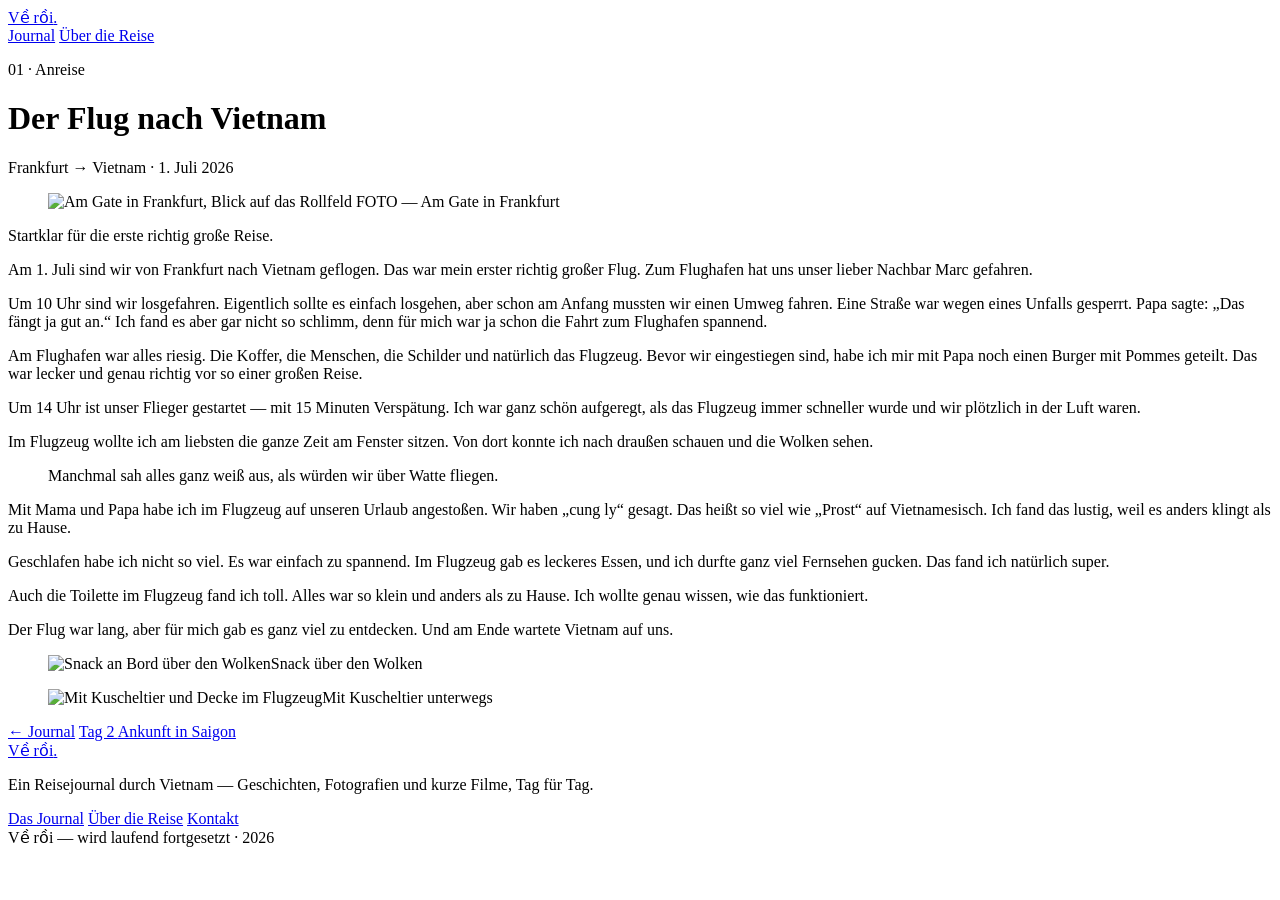
==== day-01.html @ d06f2780 "Rename day-01 2.html to day-01.html" ====
<!DOCTYPE html>
<html lang="de">
<head>
<meta charset="UTF-8">
<meta name="viewport" content="width=device-width, initial-scale=1.0">
<title>Tag 1 · Der Flug nach Vietnam — Về rồi</title>
<meta name="description" content="Der erste große Flug: von Frankfurt nach Vietnam, über den Wolken und mittendrin.">
<link rel="stylesheet" href="style.css">
</head>
<body>

<header class="site-header">
  <div class="header-inner">
    <a class="wordmark" href="index.html">Về rồi<span class="dot">.</span></a>
    <nav class="main-nav">
      <a href="index.html#journal">Journal</a>
      <a href="index.html#footer">Über die Reise</a>
    </nav>
  </div>
</header>

<div class="wrap-narrow">
  <div class="post-hero">
    <p class="eyebrow">01 · Anreise</p>
    <h1>Der Flug nach Vietnam</h1>
    <p class="place-date">Frankfurt &rarr; Vietnam · 1. Juli 2026</p>
  </div>
</div>

<div class="wrap">
  <figure class="lead-figure">
    <img src="tag01-flughafen-gate.jpg" alt="Am Gate in Frankfurt, Blick auf das Rollfeld">
    <span class="figure-cap on-dark">FOTO — Am Gate in Frankfurt</span>
  </figure>
  <p class="figure-cap wrap-narrow" style="padding-left:0;padding-right:0;">Startklar für die erste richtig große Reise.</p>
</div>

<div class="wrap-narrow">
  <article class="post-body">
    <p>Am 1. Juli sind wir von Frankfurt nach Vietnam geflogen. Das war mein erster richtig großer Flug. Zum Flughafen hat uns unser lieber Nachbar Marc gefahren.</p>

    <p>Um 10 Uhr sind wir losgefahren. Eigentlich sollte es einfach losgehen, aber schon am Anfang mussten wir einen Umweg fahren. Eine Straße war wegen eines Unfalls gesperrt. Papa sagte: &bdquo;Das f&auml;ngt ja gut an.&ldquo; Ich fand es aber gar nicht so schlimm, denn f&uuml;r mich war ja schon die Fahrt zum Flughafen spannend.</p>

    <p>Am Flughafen war alles riesig. Die Koffer, die Menschen, die Schilder und nat&uuml;rlich das Flugzeug. Bevor wir eingestiegen sind, habe ich mir mit Papa noch einen Burger mit Pommes geteilt. Das war lecker und genau richtig vor so einer gro&szlig;en Reise.</p>

    <p>Um 14 Uhr ist unser Flieger gestartet &mdash; mit 15 Minuten Versp&auml;tung. Ich war ganz sch&ouml;n aufgeregt, als das Flugzeug immer schneller wurde und wir pl&ouml;tzlich in der Luft waren.</p>

    <p>Im Flugzeug wollte ich am liebsten die ganze Zeit am Fenster sitzen. Von dort konnte ich nach drau&szlig;en schauen und die Wolken sehen.</p>

    <blockquote class="pull">Manchmal sah alles ganz wei&szlig; aus, als w&uuml;rden wir &uuml;ber Watte fliegen.</blockquote>

    <p>Mit Mama und Papa habe ich im Flugzeug auf unseren Urlaub angesto&szlig;en. Wir haben &bdquo;cung ly&ldquo; gesagt. Das hei&szlig;t so viel wie &bdquo;Prost&ldquo; auf Vietnamesisch. Ich fand das lustig, weil es anders klingt als zu Hause.</p>

    <p>Geschlafen habe ich nicht so viel. Es war einfach zu spannend. Im Flugzeug gab es leckeres Essen, und ich durfte ganz viel Fernsehen gucken. Das fand ich nat&uuml;rlich super.</p>

    <p>Auch die Toilette im Flugzeug fand ich toll. Alles war so klein und anders als zu Hause. Ich wollte genau wissen, wie das funktioniert.</p>

    <p>Der Flug war lang, aber f&uuml;r mich gab es ganz viel zu entdecken. Und am Ende wartete Vietnam auf uns.</p>
  </article>

  <div class="gallery">
    <figure class="g-figure"><img src="tag01-snack-wolken.jpg" alt="Snack an Bord über den Wolken"><span>Snack über den Wolken</span></figure>
    <figure class="g-figure"><img src="tag01-kuscheltier-decke.jpg" alt="Mit Kuscheltier und Decke im Flugzeug"><span>Mit Kuscheltier unterwegs</span></figure>
  </div>

  <nav class="day-nav">
    <a class="to-index" href="index.html">&larr; Journal</a>
    <a class="nxt" href="day-02.html">Tag 2 <span class="place">Ankunft in Saigon</span></a>
  </nav>
</div>

<footer class="site-footer" id="footer">
  <div class="footer-inner">
    <div>
      <a class="wordmark" href="index.html">Về rồi<span style="color:var(--gold)">.</span></a>
      <p>Ein Reisejournal durch Vietnam — Geschichten, Fotografien und kurze Filme, Tag für Tag.</p>
    </div>
    <div class="footer-links">
      <a href="index.html#journal">Das Journal</a>
      <a href="#">Über die Reise</a>
      <a href="#">Kontakt</a>
    </div>
  </div>
  <div class="footer-bottom">Về rồi — wird laufend fortgesetzt · 2026</div>
</footer>

<script src="main.js"></script>
</body>
</html>
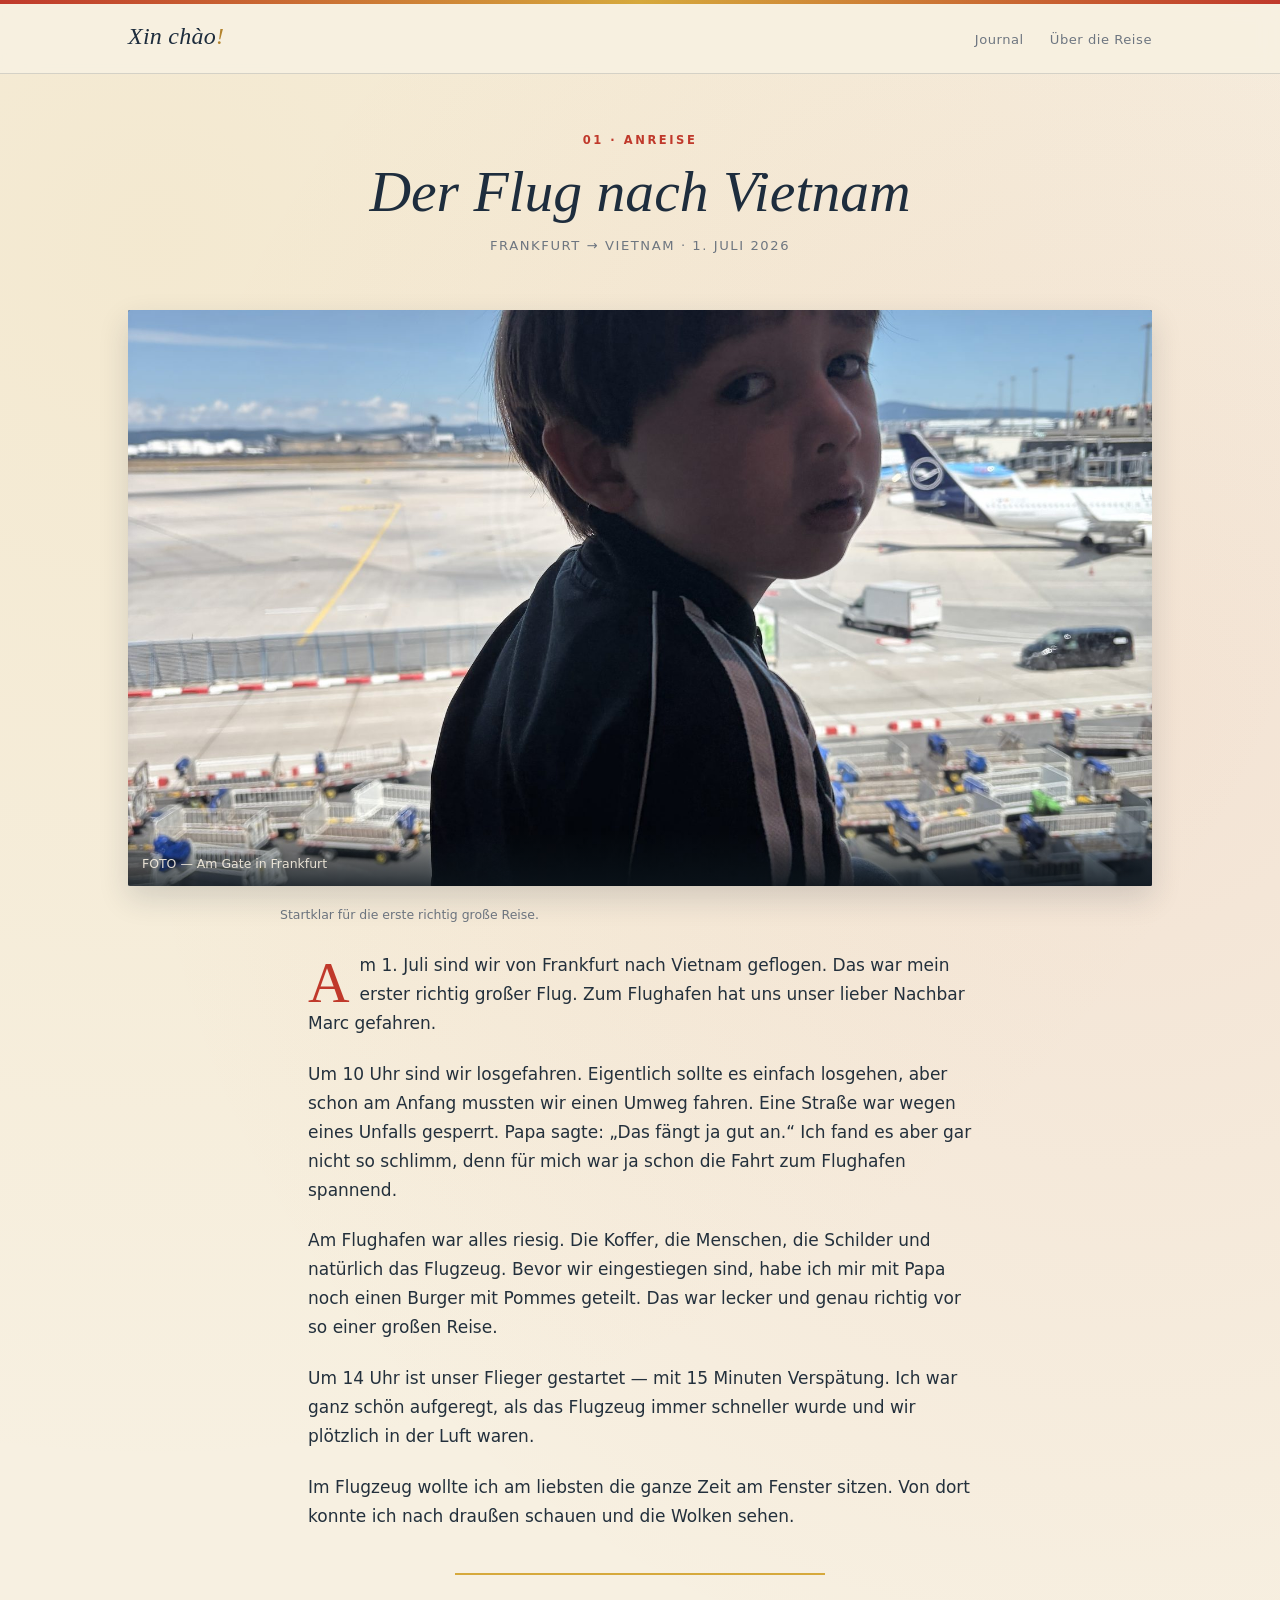
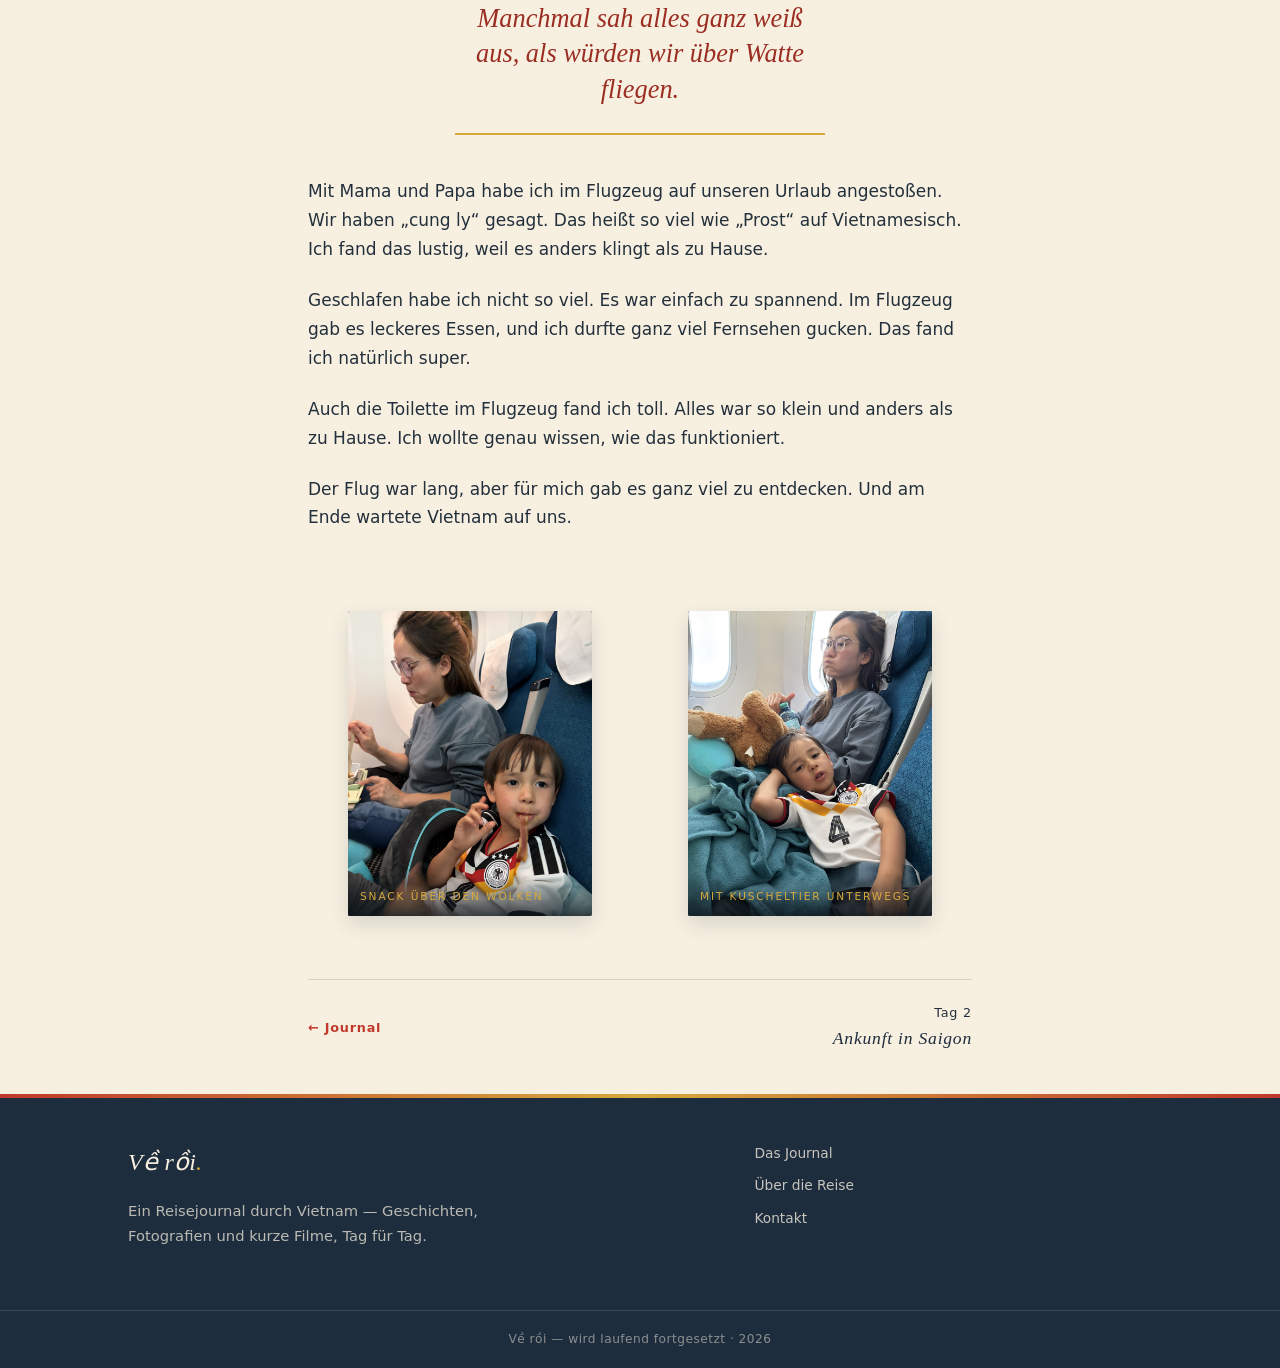
==== commit 926a183e: "day-01.html aktualisieren" ====
--- a/day-01.html
+++ b/day-01.html
@@ -11,7 +11,7 @@
 
 <header class="site-header">
   <div class="header-inner">
-    <a class="wordmark" href="index.html">Về rồi<span class="dot">.</span></a>
+    <a class="wordmark" href="index.html">Xin chào<span class="dot">!</span></a>
     <nav class="main-nav">
       <a href="index.html#journal">Journal</a>
       <a href="index.html#footer">Über die Reise</a>
--- a/style.css
+++ b/style.css
@@ -0,0 +1,262 @@
+/* ===========================================================
+   VỀ RỒI — Reisetagebuch · Vietnam-Editorial Design System
+   =========================================================== */
+
+@import url('https://fonts.googleapis.com/css2?family=Newsreader:ital,opsz,wght@0,6..72,300;0,6..72,400;0,6..72,500;1,6..72,300;1,6..72,400&family=Inter:wght@400;500;600&display=swap');
+
+:root {
+  --indigo: #1E2D3D;
+  --indigo-soft: #2C4054;
+  --paper: #F7F0E1;
+  --paper-2: #EFE6D2;
+  --celadon: #7BA896;
+  --celadon-deep: #5C8674;
+  --clay: #C0392B;
+  --clay-deep: #9B2D22;
+  --gold: #D6A93C;
+  --gold-deep: #B4842E;
+  --ink: #23303C;
+  --muted: #6E7680;
+
+  --display: 'Newsreader', Georgia, serif;
+  --body: 'Inter', system-ui, sans-serif;
+
+  --rule: 1px solid rgba(30, 45, 61, 0.16);
+}
+
+@media (prefers-reduced-motion: reduce) {
+  *, *::before, *::after { animation-duration: 0.001ms !important; transition-duration: 0.001ms !important; }
+}
+
+* { box-sizing: border-box; }
+html { scroll-behavior: smooth; }
+body {
+  margin: 0;
+  background-color: var(--paper);
+  background-image:
+    radial-gradient(circle at 12% 8%, rgba(214,169,60,0.10), transparent 42%),
+    radial-gradient(circle at 88% 24%, rgba(192,57,43,0.07), transparent 40%);
+  color: var(--ink);
+  font-family: var(--body);
+  font-size: 17px;
+  line-height: 1.7;
+  -webkit-font-smoothing: antialiased;
+}
+img { max-width: 100%; display: block; }
+a { color: inherit; text-decoration: none; }
+:focus-visible { outline: 2px solid var(--celadon-deep); outline-offset: 3px; }
+
+.wrap { max-width: 1080px; margin: 0 auto; padding: 0 28px; }
+.wrap-narrow { max-width: 720px; margin: 0 auto; padding: 0 28px; }
+
+.eyebrow {
+  font-family: var(--body);
+  font-size: 0.72rem;
+  font-weight: 600;
+  letter-spacing: 0.22em;
+  text-transform: uppercase;
+  color: var(--clay);
+}
+
+/* ---------- Header (mit Lack-Rot/Gold-Band oben) ---------- */
+header.site-header {
+  position: sticky; top: 0; z-index: 40;
+  background: rgba(247, 240, 225, 0.92);
+  backdrop-filter: blur(10px);
+  border-bottom: var(--rule);
+}
+header.site-header::before {
+  content: ""; position: absolute; top: 0; left: 0; right: 0; height: 4px;
+  background: linear-gradient(90deg, var(--clay) 0%, var(--gold) 50%, var(--clay) 100%);
+}
+.header-inner { display: flex; align-items: baseline; justify-content: space-between; padding: 16px 28px; max-width: 1080px; margin: 0 auto; }
+.wordmark { font-family: var(--display); font-style: italic; font-weight: 400; font-size: 1.5rem; color: var(--indigo); letter-spacing: 0.01em; }
+.wordmark .dot { color: var(--gold-deep); }
+nav.main-nav { display: flex; gap: 26px; }
+nav.main-nav a { font-size: 0.82rem; font-weight: 500; letter-spacing: 0.04em; color: var(--muted); padding-bottom: 2px; border-bottom: 1px solid transparent; transition: color 0.2s, border-color 0.2s; }
+nav.main-nav a:hover { color: var(--clay); border-color: var(--clay); }
+@media (max-width: 620px) { nav.main-nav { gap: 16px; } nav.main-nav a { font-size: 0.75rem; } .wordmark { font-size: 1.3rem; } }
+
+/* ---------- Hero (echtes Foto, Text als Overlay) ---------- */
+.hero { padding: 0; }
+.hero-figure {
+  position: relative;
+  height: min(72vh, 620px);
+  margin-top: 0;
+  background: var(--indigo);
+  display: flex; align-items: flex-end;
+  overflow: hidden;
+}
+.hero-figure img { position: absolute; inset: 0; width: 100%; height: 100%; object-fit: cover; }
+.hero-figure::after {
+  content: ""; position: absolute; inset: 0;
+  background:
+    linear-gradient(to top, rgba(15,23,34,0.86) 0%, rgba(15,23,34,0.35) 42%, rgba(15,23,34,0.08) 70%),
+    linear-gradient(to bottom, rgba(192,57,43,0.18) 0%, transparent 22%);
+}
+.hero-caption {
+  position: relative; z-index: 2;
+  padding: 0 28px 48px;
+  max-width: 1080px; margin: 0 auto; width: 100%;
+  color: var(--paper);
+}
+.hero-caption .eyebrow { color: var(--gold); }
+.hero-caption h1 {
+  font-family: var(--display); font-weight: 300; font-style: italic;
+  font-size: clamp(3rem, 9vw, 6rem); line-height: 0.98; margin: 10px 0 8px;
+  letter-spacing: -0.01em;
+}
+.hero-caption h1 .star { font-style: normal; font-size: 0.32em; color: var(--gold); vertical-align: super; margin-left: 0.12em; }
+.hero-caption .place-date {
+  font-family: var(--display); font-style: italic; font-weight: 300;
+  font-size: clamp(1.05rem, 2.6vw, 1.4rem); color: rgba(247,240,225,0.92); letter-spacing: 0.01em;
+}
+
+/* ---------- Intro mit kleinem Vietnam-Motiv ---------- */
+.intro { padding: 52px 0 22px; }
+.intro p {
+  font-family: var(--display); font-weight: 300; font-size: clamp(1.3rem, 3.2vw, 1.75rem);
+  line-height: 1.5; max-width: 42ch; margin: 0 auto; text-align: center; color: var(--indigo);
+}
+.intro .rule-sm {
+  position: relative; width: 120px; height: 22px; margin: 30px auto 0;
+}
+.intro .rule-sm::before {
+  content: ""; position: absolute; top: 50%; left: 0; right: 0; height: 1px;
+  background: linear-gradient(90deg, transparent, var(--gold-deep) 30%, var(--gold-deep) 70%, transparent);
+}
+.intro .rule-sm::after {
+  content: "✦"; position: absolute; top: 50%; left: 50%; transform: translate(-50%, -55%);
+  color: var(--clay); font-size: 0.9rem; background: var(--paper); padding: 0 10px;
+}
+
+/* ---------- Journal-Index ---------- */
+.journal { padding: 30px 0 40px; }
+.journal-item {
+  display: grid; grid-template-columns: 1.05fr 1fr; gap: 40px; align-items: center;
+  padding: 40px 0; border-top: var(--rule);
+}
+.journal-item:last-child { border-bottom: var(--rule); }
+.ji-figure {
+  position: relative; aspect-ratio: 5/4; overflow: hidden; border-radius: 2px;
+  display: flex; align-items: flex-end; justify-content: flex-start;
+  background: var(--indigo);
+  box-shadow: 0 10px 26px rgba(30,45,61,0.14);
+  transition: transform 0.25s ease, box-shadow 0.25s ease;
+}
+.journal-item a.ji-figure:hover { transform: translateY(-4px); box-shadow: 0 16px 32px rgba(30,45,61,0.2); }
+.ji-figure img { position: absolute; inset: 0; width: 100%; height: 100%; object-fit: cover; }
+.ji-figure .tagcap {
+  position: relative; z-index: 2; margin: 0; width: 100%; padding: 30px 14px 12px;
+  background: linear-gradient(to top, rgba(11,20,27,0.8), transparent);
+  font-family: var(--body); font-size: 0.66rem; letter-spacing: 0.2em; text-transform: uppercase; color: var(--gold);
+}
+.ji-body { position: relative; }
+.ji-num {
+  font-family: var(--display); font-weight: 300; font-size: 3.4rem; line-height: 1;
+  color: transparent; -webkit-text-stroke: 1px var(--gold-deep);
+  margin-bottom: 6px;
+}
+.ji-place { font-size: 0.74rem; font-weight: 600; letter-spacing: 0.2em; text-transform: uppercase; color: var(--clay); }
+.ji-body h2 { font-family: var(--display); font-weight: 400; font-size: 1.9rem; line-height: 1.12; margin: 6px 0 10px; color: var(--indigo); }
+.ji-body p { color: var(--muted); margin: 0 0 16px; max-width: 46ch; }
+.read-link { font-size: 0.8rem; font-weight: 600; letter-spacing: 0.08em; text-transform: uppercase; color: var(--clay); border-bottom: 2px solid var(--gold); padding-bottom: 2px; transition: color 0.2s; }
+.read-link:hover { color: var(--clay-deep); }
+.read-link.soon { color: var(--muted); border-color: rgba(110,118,128,0.4); }
+
+.journal-item:nth-child(even) .ji-figure { order: 2; }
+
+@media (max-width: 760px) {
+  .journal-item { grid-template-columns: 1fr; gap: 18px; }
+  .journal-item:nth-child(even) .ji-figure { order: 0; }
+  .ji-num { font-size: 2.8rem; }
+}
+
+/* ---------- Footer ---------- */
+footer.site-footer { background: var(--indigo); color: var(--paper); margin-top: 40px; position: relative; }
+footer.site-footer::before {
+  content: ""; position: absolute; top: 0; left: 0; right: 0; height: 4px;
+  background: linear-gradient(90deg, var(--clay) 0%, var(--gold) 50%, var(--clay) 100%);
+}
+.footer-inner { max-width: 1080px; margin: 0 auto; padding: 48px 28px; display: grid; grid-template-columns: 1.5fr 1fr; gap: 30px; align-items: start; }
+.footer-inner .wordmark { color: var(--paper); }
+.footer-inner .wordmark .dot { color: var(--gold); }
+.footer-inner p { color: rgba(247,240,225,0.72); max-width: 40ch; font-size: 0.92rem; }
+.footer-links { display: flex; flex-direction: column; gap: 8px; }
+.footer-links a { font-size: 0.86rem; color: rgba(247,240,225,0.78); width: fit-content; border-bottom: 1px solid transparent; }
+.footer-links a:hover { color: var(--gold); border-color: var(--gold); }
+.footer-bottom { border-top: 1px solid rgba(247,240,225,0.14); text-align: center; padding: 18px; font-size: 0.76rem; color: rgba(247,240,225,0.5); letter-spacing: 0.04em; }
+@media (max-width: 620px) { .footer-inner { grid-template-columns: 1fr; } }
+
+/* ---------- Tagesseite ---------- */
+.post-hero { padding: 46px 0 20px; text-align: center; }
+.post-hero h1 { font-family: var(--display); font-weight: 300; font-style: italic; font-size: clamp(2.2rem, 6vw, 3.6rem); line-height: 1.02; margin: 12px 0 12px; color: var(--indigo); }
+.post-hero .place-date { font-size: 0.82rem; letter-spacing: 0.12em; text-transform: uppercase; color: var(--muted); }
+
+.figure-cap { font-size: 0.78rem; color: var(--muted); padding: 10px 2px 0; }
+.lead-figure {
+  position: relative; aspect-ratio: 16/9; margin: 20px 0 8px; overflow: hidden; border-radius: 2px;
+  background: var(--indigo); display: flex; align-items: flex-end;
+  box-shadow: 0 12px 30px rgba(30,45,61,0.16);
+}
+.lead-figure img { position: absolute; inset: 0; width: 100%; height: 100%; object-fit: cover; }
+.figure-cap.on-dark {
+  position: relative; z-index: 2; width: 100%; margin: 0; padding: 22px 14px 12px;
+  background: linear-gradient(to top, rgba(11,20,27,0.8), transparent);
+  color: rgba(247,240,225,0.9);
+}
+
+article.post-body { padding: 26px 0 10px; }
+article.post-body p { margin: 0 0 22px; }
+article.post-body p:first-of-type::first-letter {
+  font-family: var(--display); font-weight: 400; font-size: 3.6rem; float: left; line-height: 0.82; margin: 8px 10px 0 0; color: var(--clay);
+}
+
+blockquote.pull {
+  font-family: var(--display); font-weight: 300; font-style: italic; font-size: 1.65rem; line-height: 1.35;
+  text-align: center; color: var(--clay-deep); max-width: 28ch; margin: 42px auto; padding: 26px 0;
+  border-top: 2px solid var(--gold); border-bottom: 2px solid var(--gold);
+}
+
+.gallery { display: grid; grid-template-columns: 1fr 1fr; gap: 16px; margin: 30px 0; }
+.gallery .g-figure { position: relative; aspect-ratio: 4/5; overflow: hidden; border-radius: 2px; display: flex; align-items: flex-end; background: var(--indigo); box-shadow: 0 8px 20px rgba(30,45,61,0.14); }
+.gallery .g-figure img { position: absolute; inset: 0; width: 100%; height: 100%; object-fit: cover; }
+.gallery .g-figure span {
+  position: relative; z-index: 2; width: 100%; margin: 0; padding: 14px 12px 10px;
+  background: linear-gradient(to top, rgba(11,20,27,0.78), transparent);
+  font-size: 0.66rem; letter-spacing: 0.18em; text-transform: uppercase; color: var(--gold);
+}
+@media (max-width: 560px) { .gallery { grid-template-columns: 1fr; } }
+
+.video-frame { margin: 30px 0 6px; background: #000; aspect-ratio: 16/9; border-radius: 2px; overflow: hidden; }
+.video-frame video, .video-frame iframe { width: 100%; height: 100%; display: block; border: none; }
+
+.day-nav { display: flex; justify-content: space-between; align-items: center; margin: 46px 0 10px; padding-top: 22px; border-top: var(--rule); }
+.day-nav a { font-size: 0.8rem; letter-spacing: 0.06em; }
+.day-nav .to-index { color: var(--clay); font-weight: 600; }
+.day-nav .nxt { text-align: right; }
+.day-nav .nxt .place { display: block; font-family: var(--display); font-style: italic; font-size: 1.1rem; color: var(--indigo); }
+
+/* ---------- Laternen (sanft glühend & schaukelnd) ---------- */
+.lantern-row { display: flex; justify-content: center; align-items: flex-start; gap: clamp(20px, 7vw, 64px); padding: 6px 0 2px; }
+.lantern { width: 34px; height: auto; transform-origin: top center; animation: lantern-sway 5.5s ease-in-out infinite; }
+.lantern .body { transform-origin: center; animation: lantern-glow 3.8s ease-in-out infinite; }
+.lantern.lantern-red { filter: drop-shadow(0 0 5px rgba(192,57,43,0.55)); }
+.lantern.lantern-gold { filter: drop-shadow(0 0 5px rgba(214,169,60,0.6)); }
+.lantern:nth-child(1) { animation-delay: 0s; }   .lantern:nth-child(1) .body { animation-delay: 0.2s; }
+.lantern:nth-child(2) { animation-delay: 0.7s; } .lantern:nth-child(2) .body { animation-delay: 1.1s; }
+.lantern:nth-child(3) { animation-delay: 0.3s; } .lantern:nth-child(3) .body { animation-delay: 1.6s; }
+.lantern:nth-child(4) { animation-delay: 1.0s; } .lantern:nth-child(4) .body { animation-delay: 0.6s; }
+.lantern:nth-child(5) { animation-delay: 0.5s; } .lantern:nth-child(5) .body { animation-delay: 2.0s; }
+@keyframes lantern-sway { 0%, 100% { transform: rotate(-5deg); } 50% { transform: rotate(5deg); } }
+@keyframes lantern-glow { 0%, 100% { opacity: 0.5; } 50% { opacity: 1; } }
+
+/* ---------- Wasser-Szene mit schaukelnden Booten ---------- */
+.water-scene { position: relative; height: 130px; margin-top: 46px; overflow: hidden; }
+.water-scene .waves { position: absolute; bottom: 0; left: 0; width: 100%; height: 40px; }
+.water-scene .boat { position: absolute; width: 62px; height: auto; }
+.water-scene .boat1 { left: 14%; bottom: 34px; animation: boat-bob 6s ease-in-out infinite; }
+.water-scene .boat2 { left: 47%; bottom: 46px; width: 46px; animation: boat-bob 7.5s ease-in-out infinite; animation-delay: 0.8s; }
+.water-scene .boat3 { right: 15%; bottom: 32px; width: 54px; animation: boat-bob 5.5s ease-in-out infinite; animation-delay: 0.4s; }
+@keyframes boat-bob { 0%, 100% { transform: translateY(0) rotate(-2.5deg); } 50% { transform: translateY(-9px) rotate(2.5deg); } }
+@media (max-width: 560px) { .water-scene .boat2 { display: none; } }
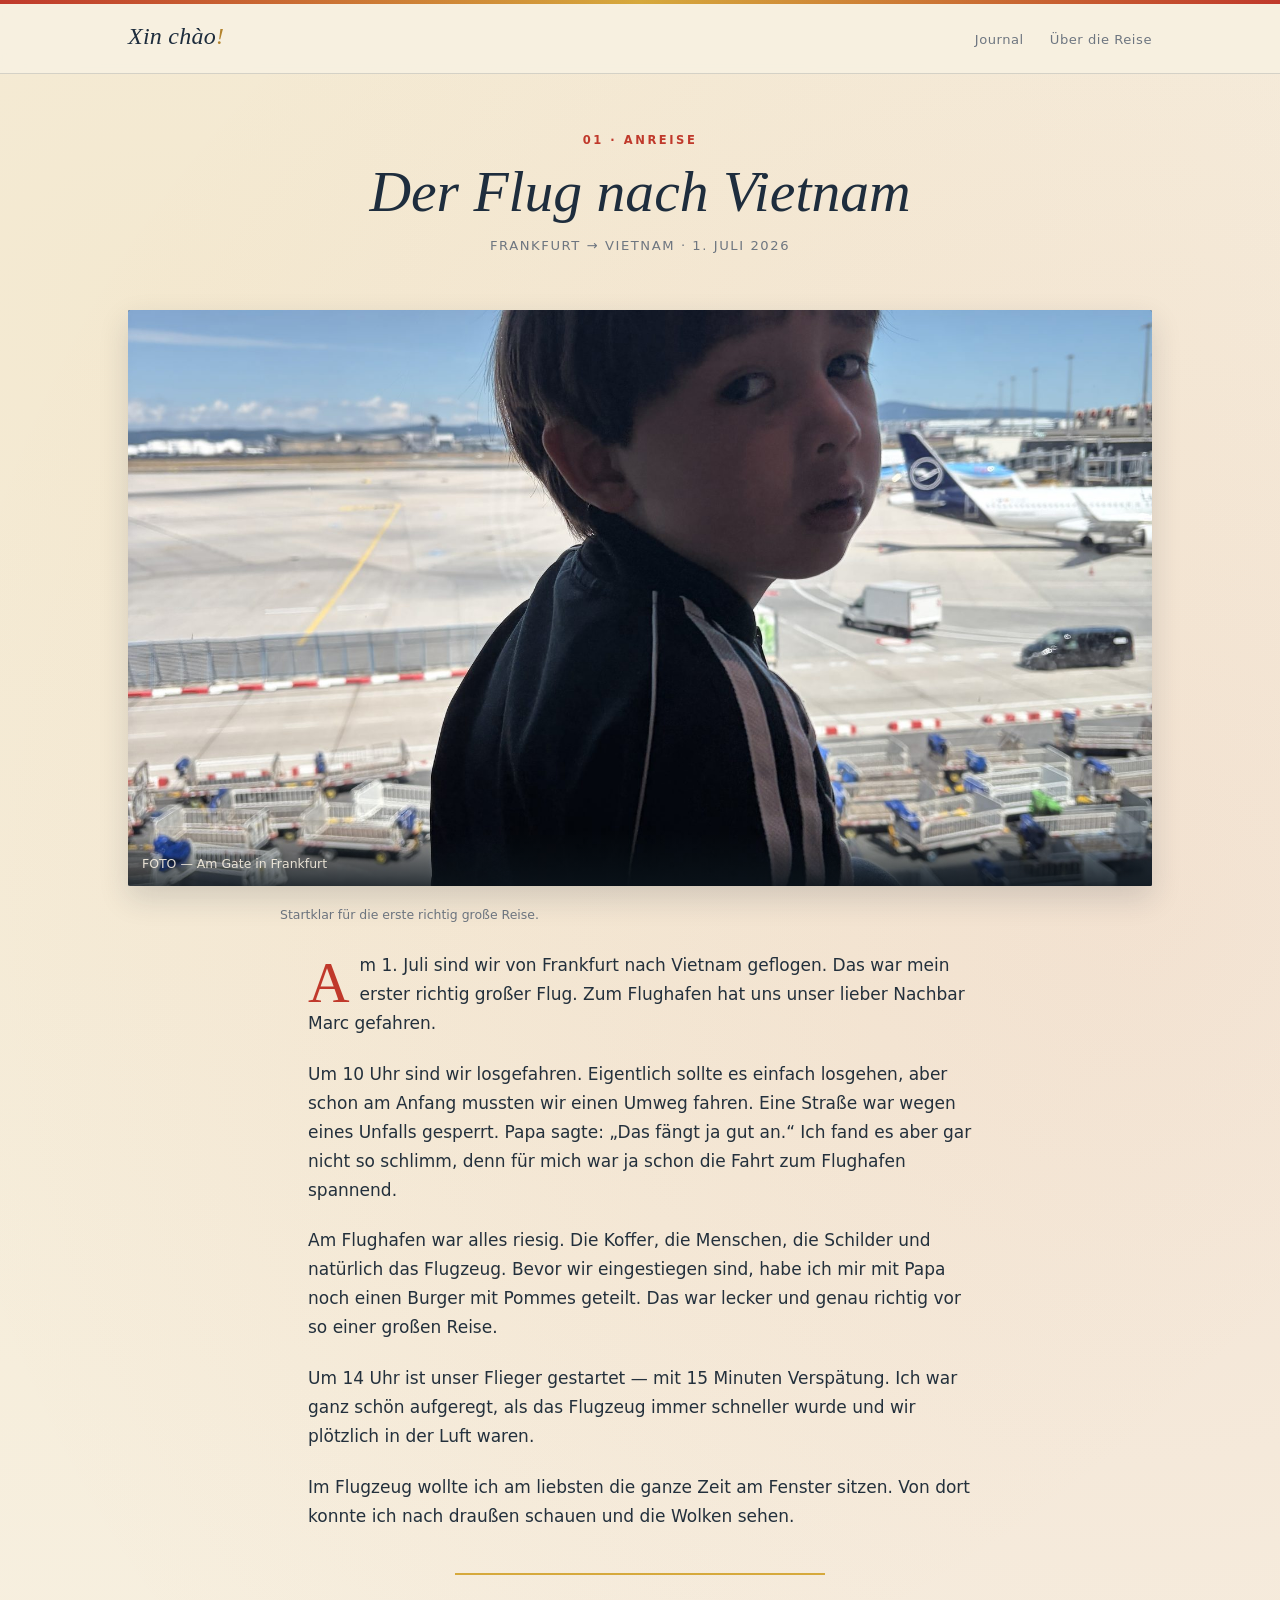
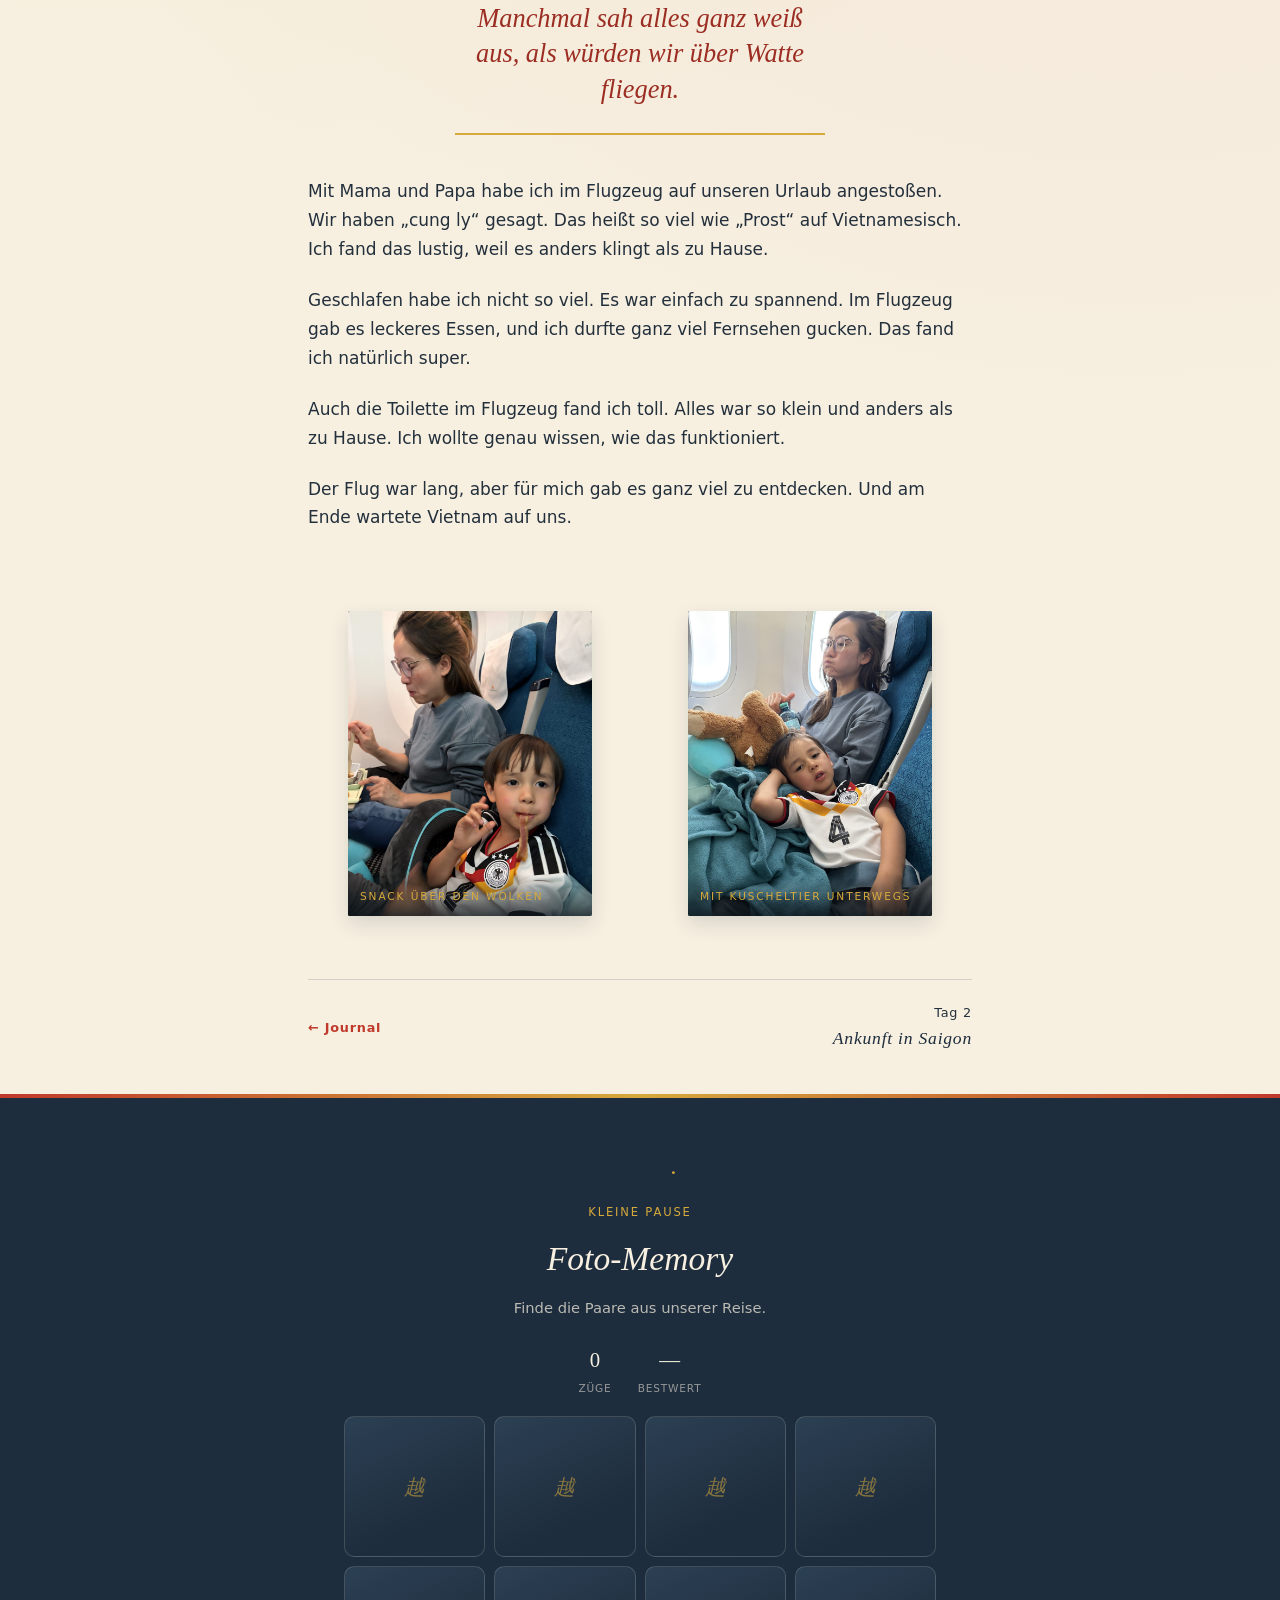
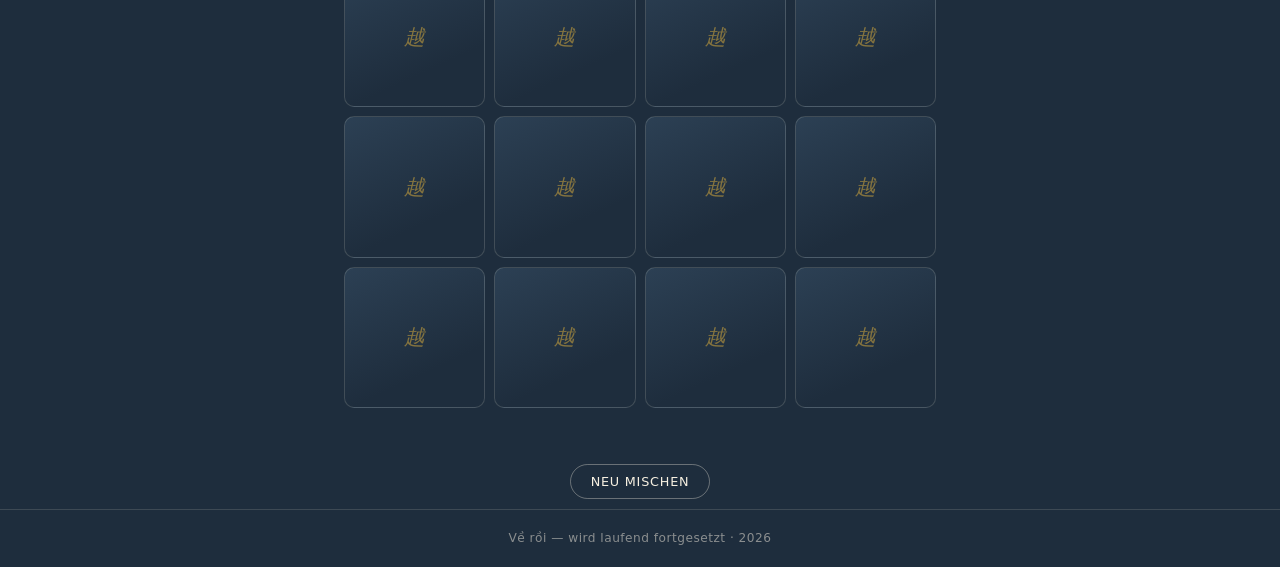
==== commit 4d98943a: "Add files via upload" ====
--- a/day-01.html
+++ b/day-01.html
@@ -70,20 +70,23 @@
 </div>
 
 <footer class="site-footer" id="footer">
-  <div class="footer-inner">
-    <div>
-      <a class="wordmark" href="index.html">Về rồi<span style="color:var(--gold)">.</span></a>
-      <p>Ein Reisejournal durch Vietnam — Geschichten, Fotografien und kurze Filme, Tag für Tag.</p>
+  <div class="footer-memory">
+    <a class="wordmark" href="index.html" style="display:inline-block;margin-bottom:16px;">Về rồi<span style="color:var(--gold)">.</span></a>
+    <p class="fm-eyebrow">Kleine Pause</p>
+    <h2>Foto-Memory</h2>
+    <p class="fm-sub">Finde die Paare aus unserer Reise.</p>
+    <div class="fm-stats">
+      <div><span id="fm-moves">0</span><small>Züge</small></div>
+      <div><span id="fm-best">—</span><small>Bestwert</small></div>
     </div>
-    <div class="footer-links">
-      <a href="index.html#journal">Das Journal</a>
-      <a href="#">Über die Reise</a>
-      <a href="#">Kontakt</a>
-    </div>
+    <div class="fm-board" id="fm-board"></div>
+    <p class="fm-win" id="fm-win"></p>
+    <button class="fm-restart" id="fm-restart" type="button">Neu mischen</button>
   </div>
   <div class="footer-bottom">Về rồi — wird laufend fortgesetzt · 2026</div>
 </footer>
 
 <script src="main.js"></script>
+<script src="memory.js"></script>
 </body>
 </html>
--- a/style.css
+++ b/style.css
@@ -260,3 +260,72 @@
 .water-scene .boat3 { right: 15%; bottom: 32px; width: 54px; animation: boat-bob 5.5s ease-in-out infinite; animation-delay: 0.4s; }
 @keyframes boat-bob { 0%, 100% { transform: translateY(0) rotate(-2.5deg); } 50% { transform: translateY(-9px) rotate(2.5deg); } }
 @media (max-width: 560px) { .water-scene .boat2 { display: none; } }
+
+/* ===========================================================
+   FOOTER-MEMORY — Foto-Memory-Spiel im Footer
+   =========================================================== */
+.footer-memory { max-width: 640px; margin: 0 auto; padding: 52px 24px 10px; text-align: center; }
+.fm-eyebrow { font-family: var(--body); font-size: 0.72rem; letter-spacing: 0.16em; text-transform: uppercase; color: var(--gold); margin: 0 0 8px; }
+.footer-memory h2 { font-family: var(--display); font-weight: 500; font-style: italic; font-size: clamp(1.5rem, 5vw, 2.1rem); color: var(--paper); margin: 0 0 8px; }
+.fm-sub { font-family: var(--body); font-size: 0.92rem; color: rgba(247,240,225,0.72); margin: 0 0 22px; }
+
+.fm-stats { display: flex; justify-content: center; gap: 26px; margin-bottom: 18px; font-family: var(--body); font-size: 0.82rem; color: rgba(247,240,225,0.85); }
+.fm-stats span { display: block; font-family: var(--display); font-size: 1.3rem; color: var(--paper); font-weight: 500; }
+.fm-stats small { display: block; letter-spacing: 0.08em; text-transform: uppercase; font-size: 0.66rem; color: rgba(247,240,225,0.55); margin-top: 2px; }
+
+.fm-board {
+  display: grid;
+  grid-template-columns: repeat(4, 1fr);
+  gap: 9px;
+  perspective: 900px;
+  margin-bottom: 20px;
+}
+@media (max-width: 380px) { .fm-board { gap: 7px; } }
+
+.fm-card { aspect-ratio: 1 / 1; cursor: pointer; }
+.fm-card-inner {
+  position: relative; width: 100%; height: 100%;
+  transform-style: preserve-3d;
+  transition: transform 0.5s cubic-bezier(.2,.8,.2,1);
+  border-radius: 10px;
+}
+.fm-card.flipped .fm-card-inner,
+.fm-card.matched .fm-card-inner { transform: rotateY(180deg); }
+
+.fm-face {
+  position: absolute; inset: 0;
+  backface-visibility: hidden;
+  border-radius: 10px;
+  overflow: hidden;
+  display: flex; align-items: center; justify-content: center;
+}
+.fm-face-back {
+  background: linear-gradient(155deg, var(--indigo-soft), var(--indigo) 70%);
+  border: 1px solid rgba(247,240,225,0.16);
+}
+.fm-face-back::after {
+  content: "越"; font-family: var(--display); font-style: italic; font-size: 1.3rem;
+  color: rgba(214,169,60,0.55);
+}
+.fm-face-front {
+  transform: rotateY(180deg);
+  border: 1px solid rgba(247,240,225,0.25);
+}
+.fm-face-front img { width: 100%; height: 100%; object-fit: cover; display: block; }
+
+.fm-card.matched .fm-face-front { border-color: var(--celadon); box-shadow: 0 0 0 2px var(--celadon) inset; }
+.fm-card.matched { animation: fm-pop 0.4s ease; }
+@keyframes fm-pop { 0% { transform: scale(1); } 40% { transform: scale(1.06); } 100% { transform: scale(1); } }
+
+.fm-win {
+  font-family: var(--body); font-size: 0.9rem; color: var(--celadon);
+  min-height: 1.4em; margin-bottom: 16px; opacity: 0; transition: opacity 0.4s;
+}
+.fm-win.show { opacity: 1; }
+
+.fm-restart {
+  font-family: var(--body); font-size: 0.8rem; letter-spacing: 0.06em; text-transform: uppercase;
+  color: var(--paper); background: transparent; border: 1px solid rgba(247,240,225,0.35);
+  border-radius: 999px; padding: 9px 20px; cursor: pointer; transition: border-color 0.2s, color 0.2s;
+}
+.fm-restart:hover { border-color: var(--gold); color: var(--gold); }
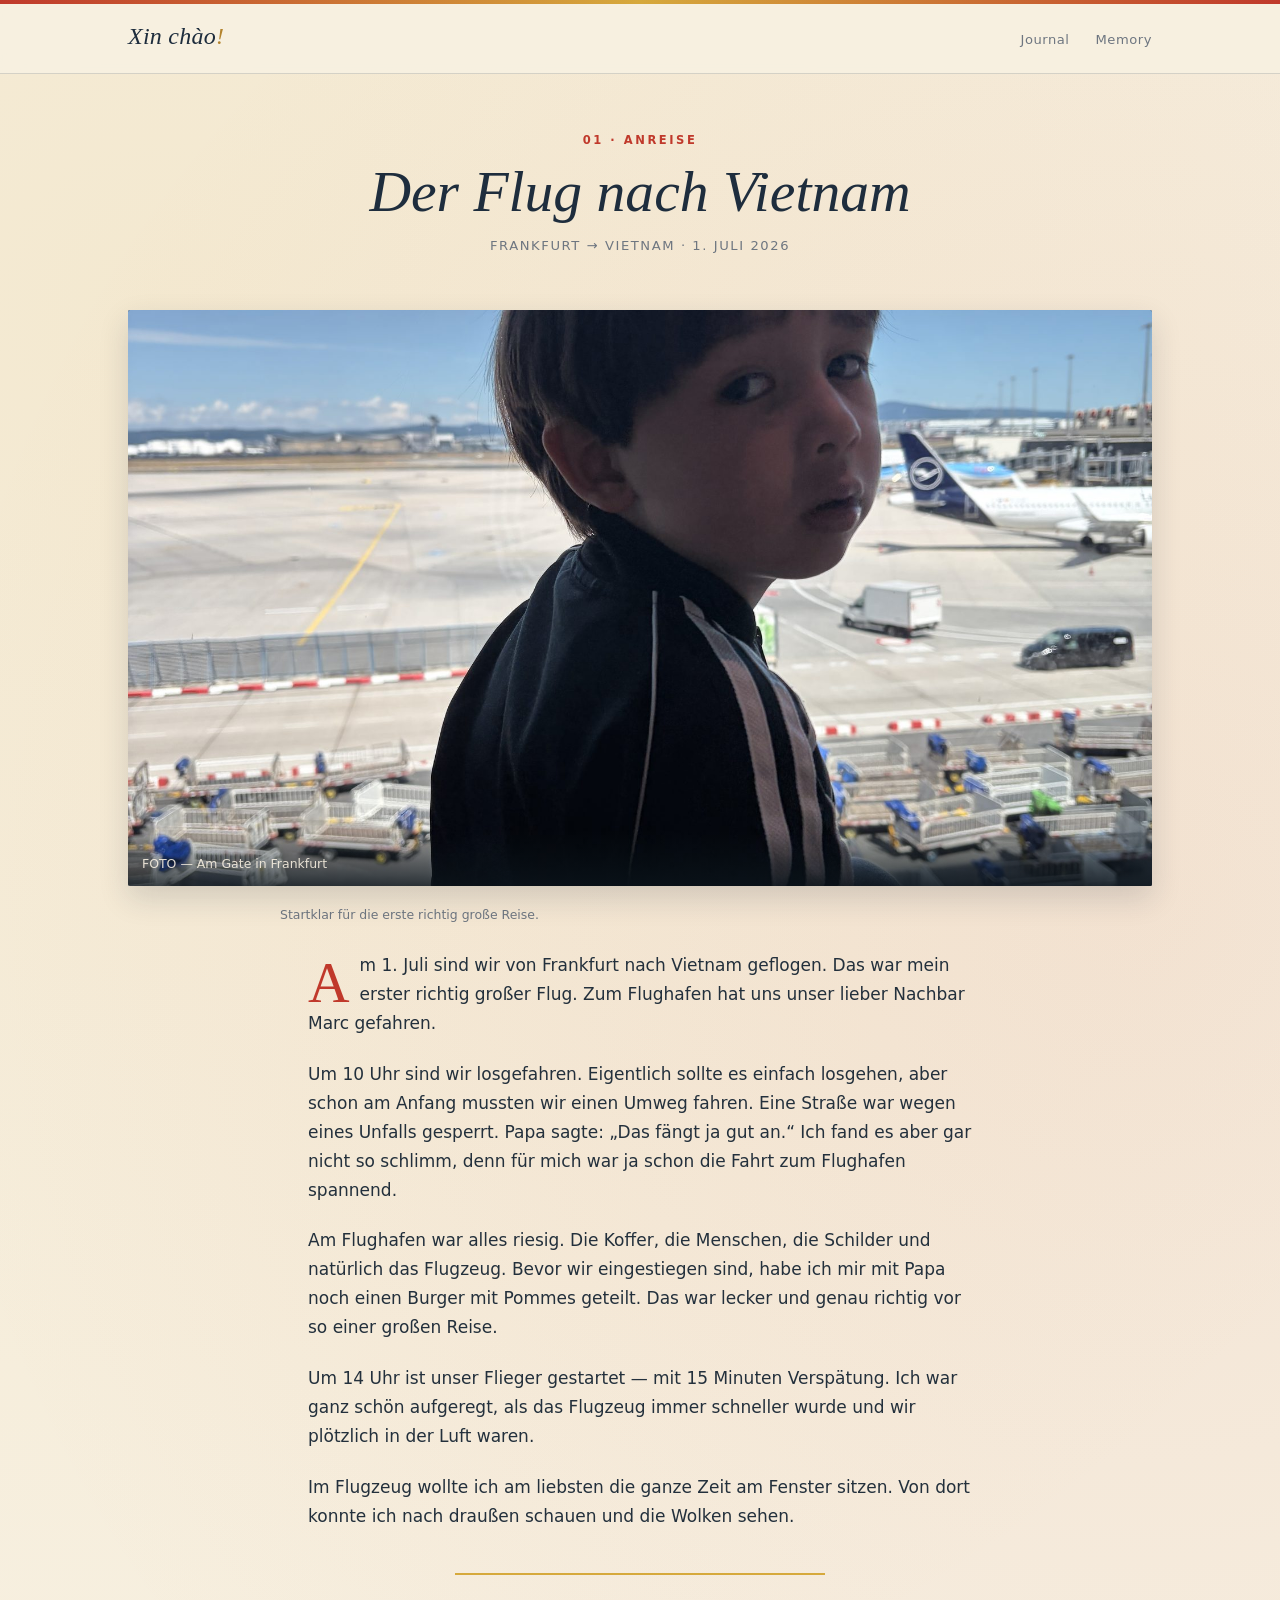
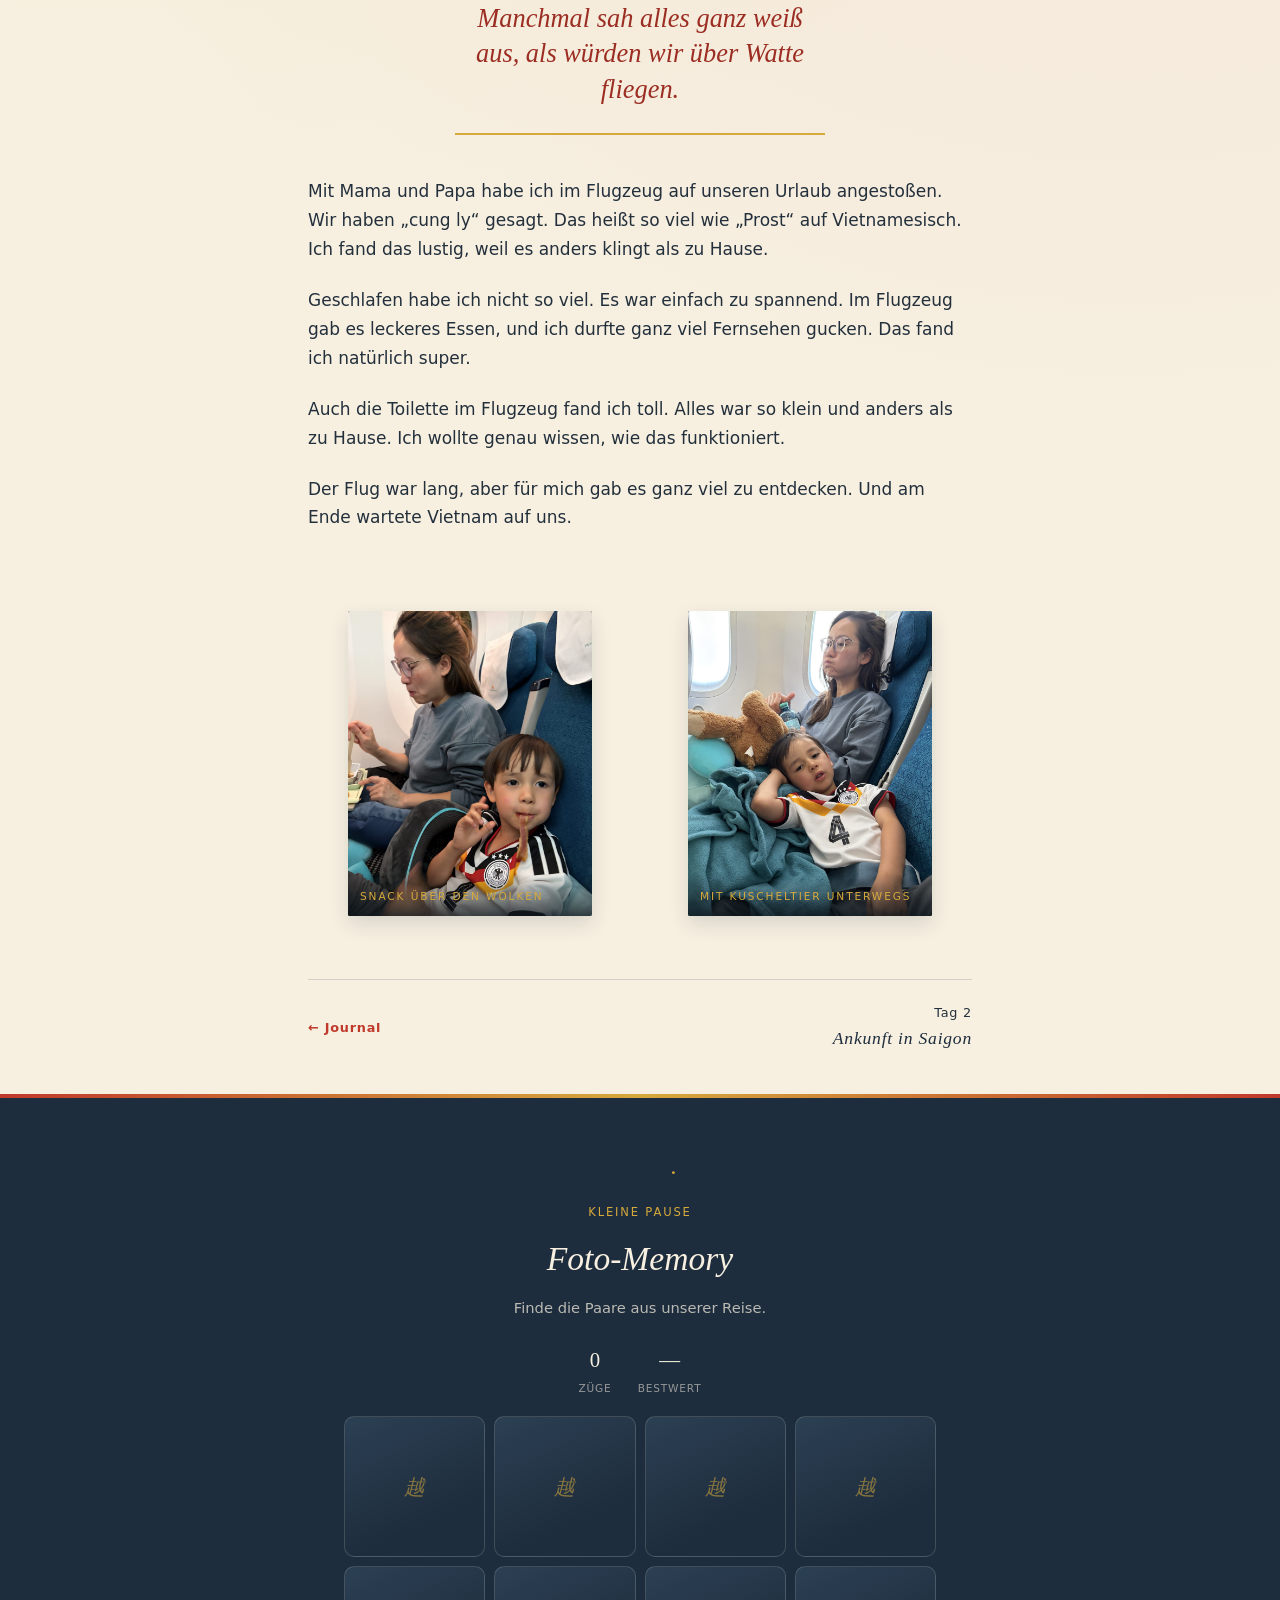
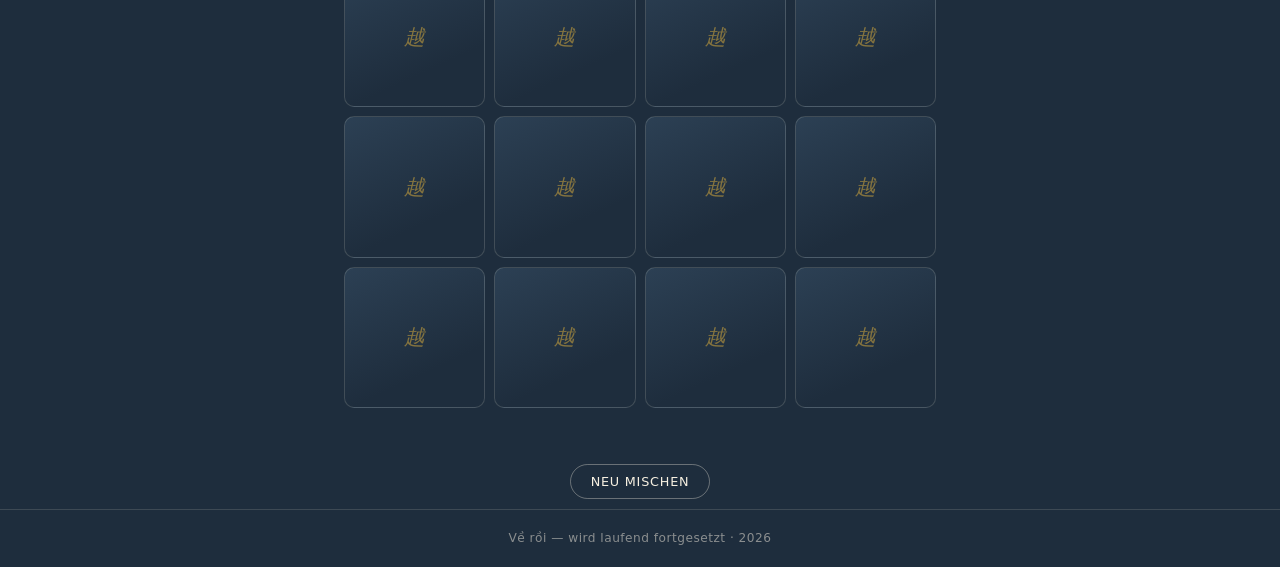
==== commit ce610ab9: "Add files via upload" ====
--- a/day-01.html
+++ b/day-01.html
@@ -14,7 +14,7 @@
     <a class="wordmark" href="index.html">Xin chào<span class="dot">!</span></a>
     <nav class="main-nav">
       <a href="index.html#journal">Journal</a>
-      <a href="index.html#footer">Über die Reise</a>
+      <a href="index.html#footer">Memory</a>
     </nav>
   </div>
 </header>
